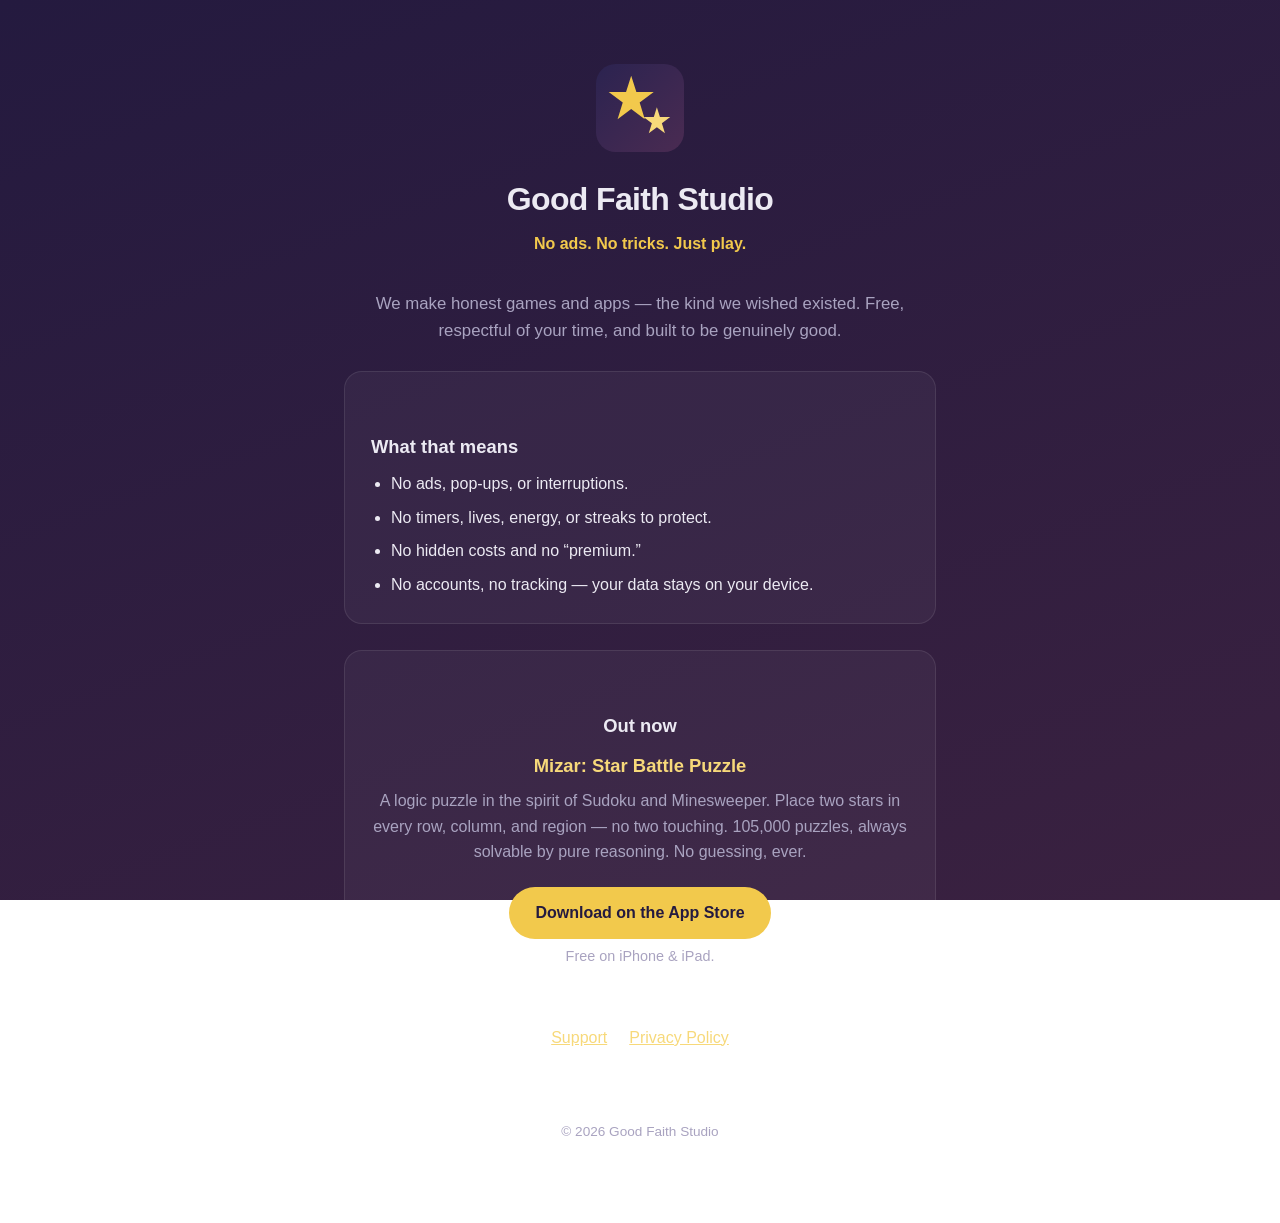
==== index.html @ 0421ad62 "Home: add "Out now" card with App Store download for Mizar Feature the live Star Battle app on the s" ====
<!DOCTYPE html>
<html lang="en">
<head>
<meta charset="utf-8">
<meta name="viewport" content="width=device-width, initial-scale=1">
<title>Good Faith Studio</title>
<meta name="description" content="Good Faith Studio makes honest games and apps. No ads. No tricks. Just play.">
<link rel="stylesheet" href="style.css">
</head>
<body>
<main class="wrap">
  <svg class="mark" viewBox="0 0 120 120" role="img" aria-label="Good Faith Studio">
    <defs>
      <linearGradient id="g" x1="0" y1="0" x2="1" y2="1">
        <stop offset="0" stop-color="#2b2350"/>
        <stop offset="1" stop-color="#4a2b52"/>
      </linearGradient>
    </defs>
    <rect width="120" height="120" rx="27" fill="url(#g)"/>
    <path transform="translate(16,14) scale(0.64)" fill="#f2c94c"
          d="M50 3 L61 38 L98 38 L68 60 L79 96 L50 74 L21 96 L32 60 L2 38 L39 38 Z"/>
    <path transform="translate(64,58) scale(0.38)" fill="#f7d97a"
          d="M50 3 L61 38 L98 38 L68 60 L79 96 L50 74 L21 96 L32 60 L2 38 L39 38 Z"/>
  </svg>

  <h1>Good Faith Studio</h1>
  <p class="tagline">No ads. No tricks. Just play.</p>

  <p class="lead">We make honest games and apps &mdash; the kind we wished existed.
  Free, respectful of your time, and built to be genuinely good.</p>

  <div class="card">
    <h2>What that means</h2>
    <ul>
      <li>No ads, pop-ups, or interruptions.</li>
      <li>No timers, lives, energy, or streaks to protect.</li>
      <li>No hidden costs and no &ldquo;premium.&rdquo;</li>
      <li>No accounts, no tracking &mdash; your data stays on your device.</li>
    </ul>
  </div>

  <div class="card center">
    <h2>Out now</h2>
    <p class="app-name">Mizar: Star Battle Puzzle</p>
    <p class="muted">A logic puzzle in the spirit of Sudoku and Minesweeper. Place
    two stars in every row, column, and region &mdash; no two touching. 105,000 puzzles,
    always solvable by pure reasoning. No guessing, ever.</p>
    <p style="margin: 22px 0 6px;">
      <a class="btn" href="https://apps.apple.com/us/app/mizar-star-battle-puzzle/id6790427104">Download on the App Store</a>
    </p>
    <p class="muted small">Free on iPhone &amp; iPad.</p>
  </div>

  <nav class="links">
    <a href="support/">Support</a>
    <a href="privacy/">Privacy Policy</a>
  </nav>

  <footer>&copy; 2026 Good Faith Studio</footer>
</main>
</body>
</html>
---- style.css ----
:root {
  --bg1: #241a3f;
  --bg2: #3a2140;
  --card: rgba(255, 255, 255, 0.045);
  --border: rgba(255, 255, 255, 0.09);
  --text: #eceaf3;
  --muted: #a9a3c0;
  --gold: #f2c94c;
  --gold-soft: #f7d97a;
}

* { box-sizing: border-box; }

html { -webkit-text-size-adjust: 100%; }

body {
  margin: 0;
  min-height: 100vh;
  font-family: -apple-system, BlinkMacSystemFont, "Segoe UI", Roboto, Helvetica, Arial, sans-serif;
  color: var(--text);
  background: linear-gradient(160deg, var(--bg1) 0%, var(--bg2) 100%) fixed;
  line-height: 1.6;
  -webkit-font-smoothing: antialiased;
}

.wrap {
  max-width: 640px;
  margin: 0 auto;
  padding: 64px 24px 80px;
}

.mark { display: block; margin: 0 auto 22px; width: 88px; height: 88px; }

h1 {
  font-size: 2rem;
  font-weight: 800;
  letter-spacing: -0.02em;
  margin: 0 0 6px;
  text-align: center;
}

.tagline {
  text-align: center;
  color: var(--gold);
  font-weight: 600;
  margin: 0 0 34px;
}

h2 {
  font-size: 1.15rem;
  font-weight: 700;
  margin: 34px 0 10px;
}

p { margin: 0 0 16px; }

a { color: var(--gold-soft); }

.lead { color: var(--muted); text-align: center; font-size: 1.05rem; }

.card {
  background: var(--card);
  border: 1px solid var(--border);
  border-radius: 18px;
  padding: 26px 26px 10px;
  margin: 26px 0;
}

.muted { color: var(--muted); }
.small { font-size: 0.9rem; }

.btn {
  display: inline-block;
  background: var(--gold);
  color: #241a3f;
  font-weight: 700;
  text-decoration: none;
  padding: 13px 26px;
  border-radius: 999px;
  transition: transform 0.08s ease, filter 0.15s ease;
}
.btn:hover { filter: brightness(1.05); }
.btn:active { transform: scale(0.98); }

.center { text-align: center; }

.app-name { font-size: 1.15rem; font-weight: 700; color: var(--gold-soft); margin: 0 0 8px; }

nav.links {
  display: flex;
  gap: 22px;
  justify-content: center;
  margin-top: 30px;
  flex-wrap: wrap;
}

footer {
  text-align: center;
  color: var(--muted);
  font-size: 0.85rem;
  margin-top: 48px;
  padding-top: 22px;
  border-top: 1px solid var(--border);
}

.back { display: inline-block; margin-bottom: 26px; color: var(--muted); text-decoration: none; font-size: 0.9rem; }
.back:hover { color: var(--text); }

ul { padding-left: 20px; margin: 0 0 16px; }
li { margin-bottom: 8px; }

/* Tables (setup-guide value/reference tables) */
table {
  width: 100%;
  border-collapse: collapse;
  margin: 0 0 18px;
  font-size: 0.92rem;
  display: block;
  overflow-x: auto;
}
th, td {
  text-align: left;
  padding: 9px 12px;
  border-bottom: 1px solid var(--border);
  vertical-align: top;
}
th { color: var(--gold-soft); font-weight: 700; }

/* Code — inline and blocks */
code {
  font-family: ui-monospace, SFMono-Regular, Menlo, Consolas, monospace;
  font-size: 0.86em;
  background: rgba(255, 255, 255, 0.07);
  border: 1px solid var(--border);
  border-radius: 5px;
  padding: 1px 5px;
}
pre {
  background: rgba(0, 0, 0, 0.28);
  border: 1px solid var(--border);
  border-radius: 12px;
  padding: 16px 18px;
  overflow-x: auto;
  margin: 0 0 18px;
  line-height: 1.45;
}
pre code {
  background: none;
  border: 0;
  border-radius: 0;
  padding: 0;
  font-size: 0.84rem;
}

blockquote {
  margin: 0 0 18px;
  padding: 2px 0 2px 16px;
  border-left: 3px solid var(--border);
  color: var(--muted);
}
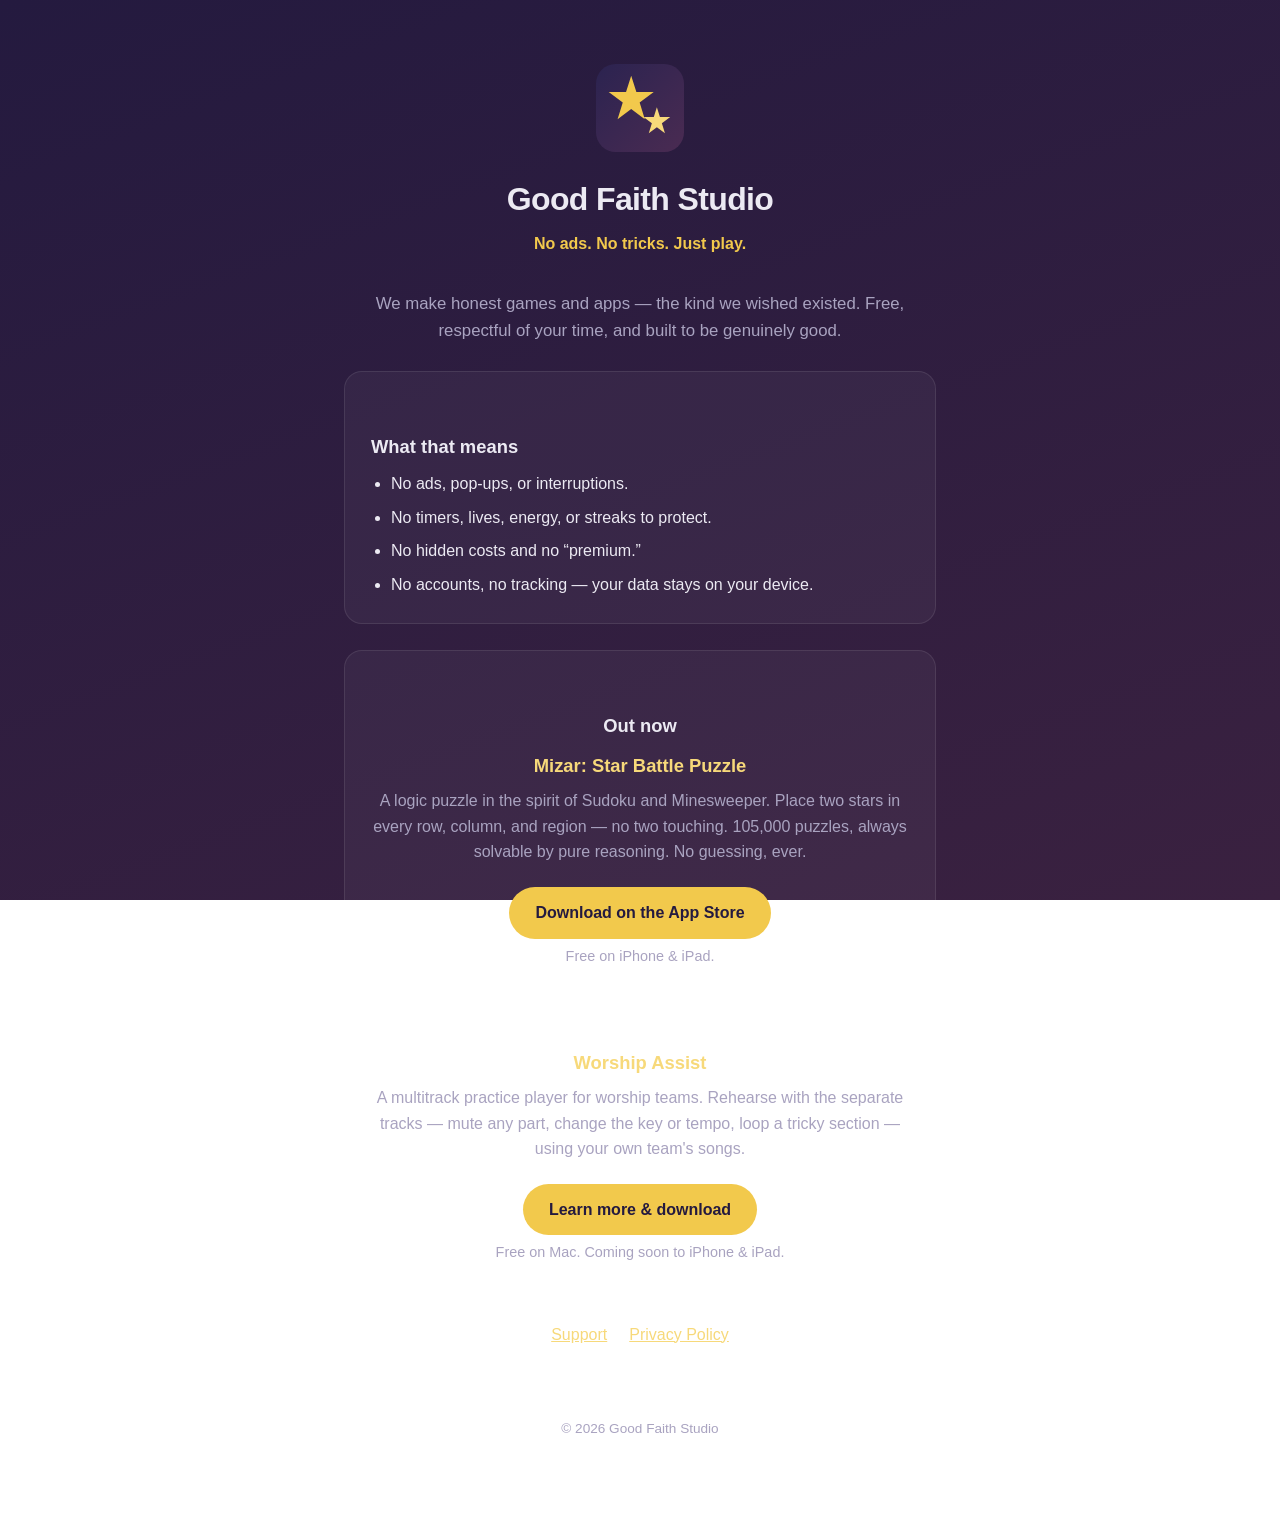
==== commit a5beb3ff: "Add a Worship Assist product page; link it from the homepage Until now the only public download live" ====
--- a/index.html
+++ b/index.html
@@ -51,6 +51,17 @@
     <p class="muted small">Free on iPhone &amp; iPad.</p>
   </div>
 
+  <div class="card center">
+    <p class="app-name">Worship Assist</p>
+    <p class="muted">A multitrack practice player for worship teams. Rehearse with the
+    separate tracks &mdash; mute any part, change the key or tempo, loop a tricky section
+    &mdash; using your own team's songs.</p>
+    <p style="margin: 22px 0 6px;">
+      <a class="btn" href="worship-assist/">Learn more &amp; download</a>
+    </p>
+    <p class="muted small">Free on Mac. Coming soon to iPhone &amp; iPad.</p>
+  </div>
+
   <nav class="links">
     <a href="support/">Support</a>
     <a href="privacy/">Privacy Policy</a>
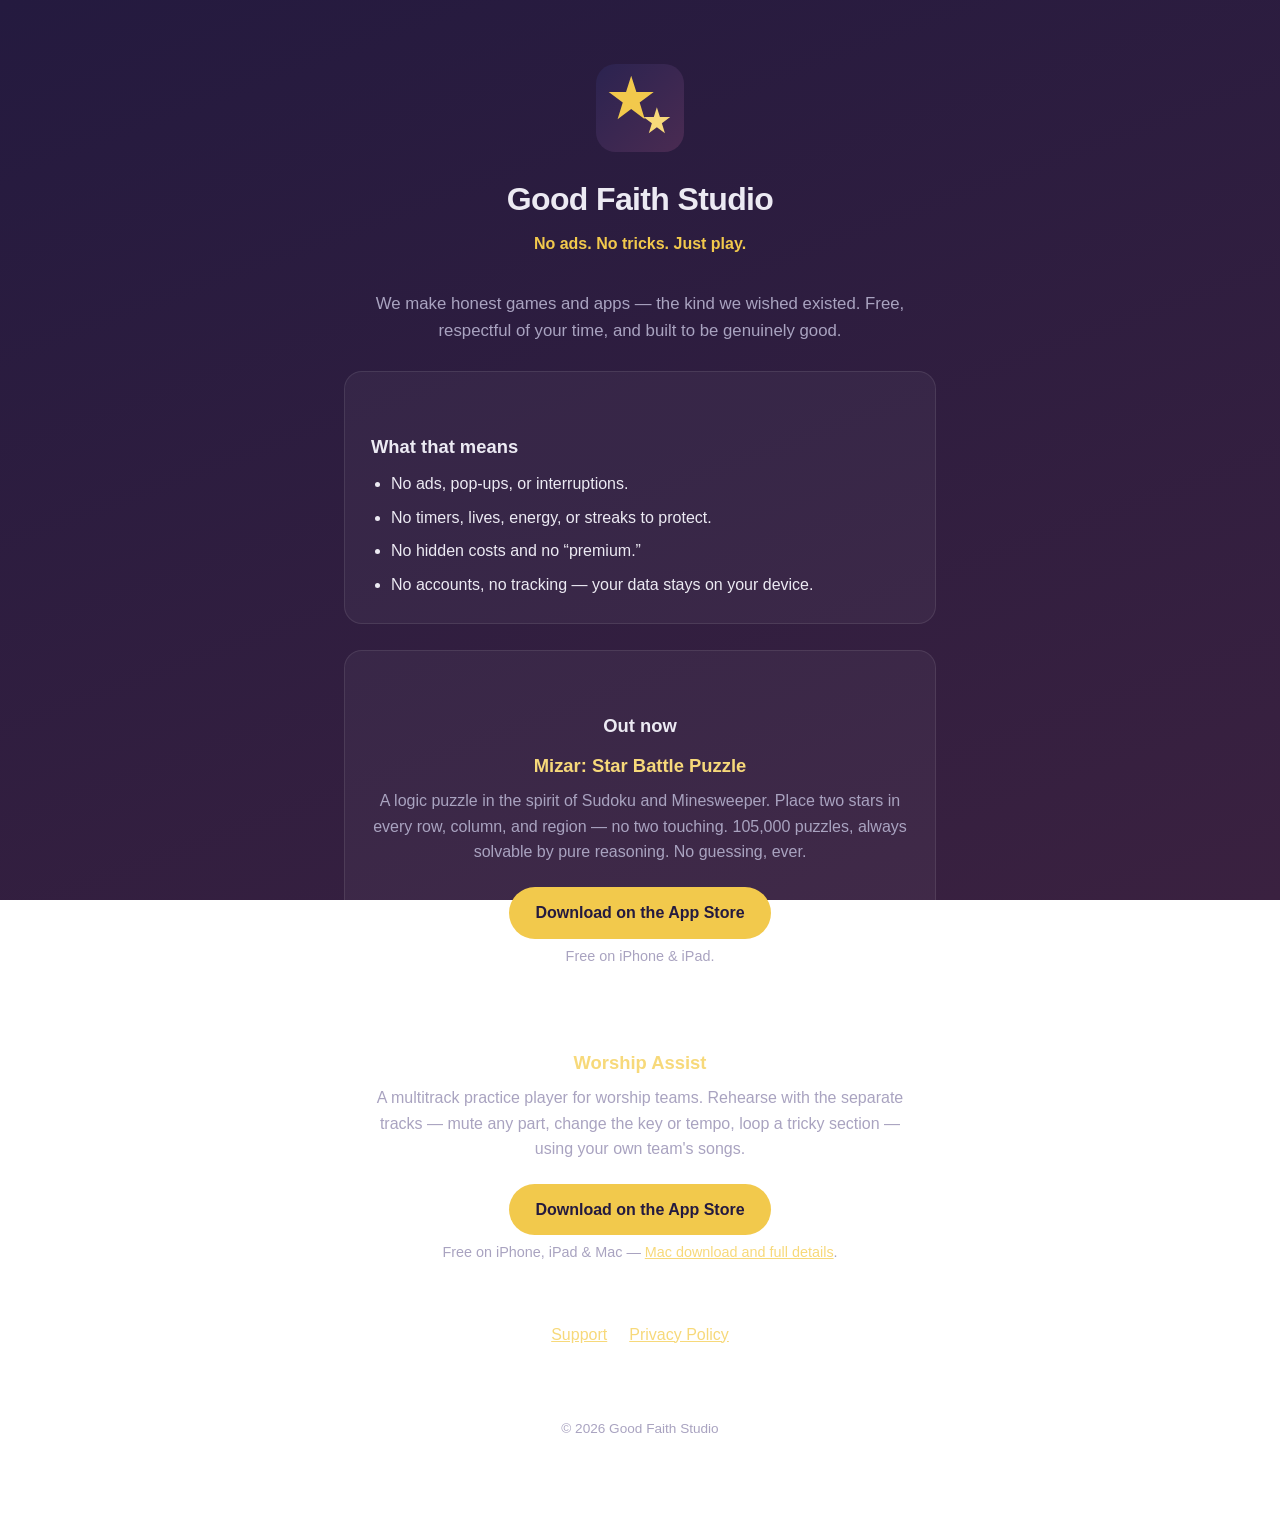
==== commit a6617bc1: "Worship Assist is live: real App Store links iOS 1.0 went on sale today (Apple ID 6801865819). Repla" ====
--- a/index.html
+++ b/index.html
@@ -57,9 +57,10 @@
     separate tracks &mdash; mute any part, change the key or tempo, loop a tricky section
     &mdash; using your own team's songs.</p>
     <p style="margin: 22px 0 6px;">
-      <a class="btn" href="worship-assist/">Learn more &amp; download</a>
+      <a class="btn" href="https://apps.apple.com/us/app/worship-assist/id6801865819">Download on the App Store</a>
     </p>
-    <p class="muted small">Free on Mac. Coming soon to iPhone &amp; iPad.</p>
+    <p class="muted small">Free on iPhone, iPad &amp; Mac &mdash;
+    <a href="worship-assist/">Mac download and full details</a>.</p>
   </div>
 
   <nav class="links">
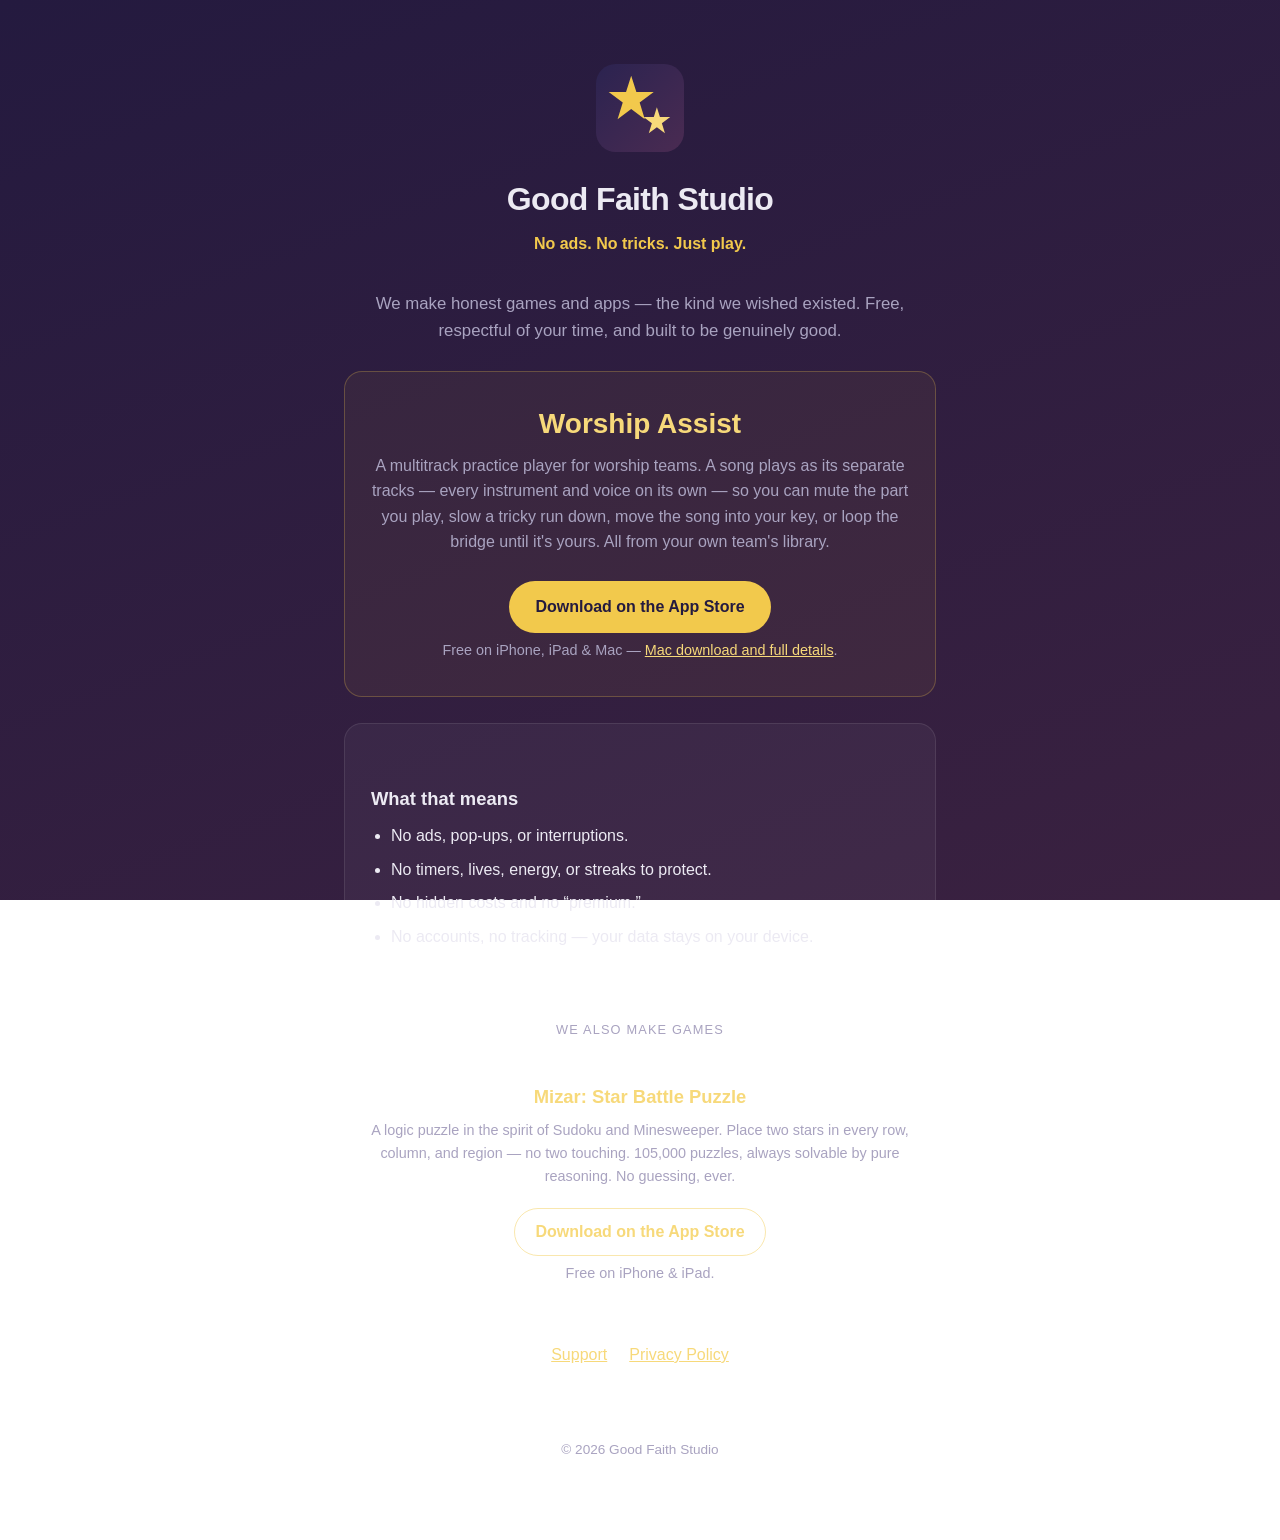
==== commit 5bfa2bd9: "Homepage: lead with Worship Assist, demote Mizar Worship Assist is the studio's main app now, but th" ====
--- a/index.html
+++ b/index.html
@@ -29,6 +29,19 @@
   <p class="lead">We make honest games and apps &mdash; the kind we wished existed.
   Free, respectful of your time, and built to be genuinely good.</p>
 
+  <div class="card featured center">
+    <p class="app-name big">Worship Assist</p>
+    <p class="muted">A multitrack practice player for worship teams. A song plays as its
+    separate tracks &mdash; every instrument and voice on its own &mdash; so you can mute
+    the part you play, slow a tricky run down, move the song into your key, or loop the
+    bridge until it's yours. All from your own team's library.</p>
+    <p style="margin: 26px 0 6px;">
+      <a class="btn" href="https://apps.apple.com/us/app/worship-assist/id6801865819">Download on the App Store</a>
+    </p>
+    <p class="muted small">Free on iPhone, iPad &amp; Mac &mdash;
+    <a href="worship-assist/">Mac download and full details</a>.</p>
+  </div>
+
   <div class="card">
     <h2>What that means</h2>
     <ul>
@@ -39,28 +52,17 @@
     </ul>
   </div>
 
-  <div class="card center">
-    <h2>Out now</h2>
+  <p class="eyebrow">We also make games</p>
+
+  <div class="card secondary center">
     <p class="app-name">Mizar: Star Battle Puzzle</p>
-    <p class="muted">A logic puzzle in the spirit of Sudoku and Minesweeper. Place
-    two stars in every row, column, and region &mdash; no two touching. 105,000 puzzles,
-    always solvable by pure reasoning. No guessing, ever.</p>
-    <p style="margin: 22px 0 6px;">
-      <a class="btn" href="https://apps.apple.com/us/app/mizar-star-battle-puzzle/id6790427104">Download on the App Store</a>
+    <p class="muted small">A logic puzzle in the spirit of Sudoku and Minesweeper. Place two
+    stars in every row, column, and region &mdash; no two touching. 105,000 puzzles, always
+    solvable by pure reasoning. No guessing, ever.</p>
+    <p style="margin: 20px 0 6px;">
+      <a class="btn quiet" href="https://apps.apple.com/us/app/mizar-star-battle-puzzle/id6790427104">Download on the App Store</a>
     </p>
     <p class="muted small">Free on iPhone &amp; iPad.</p>
-  </div>
-
-  <div class="card center">
-    <p class="app-name">Worship Assist</p>
-    <p class="muted">A multitrack practice player for worship teams. Rehearse with the
-    separate tracks &mdash; mute any part, change the key or tempo, loop a tricky section
-    &mdash; using your own team's songs.</p>
-    <p style="margin: 22px 0 6px;">
-      <a class="btn" href="https://apps.apple.com/us/app/worship-assist/id6801865819">Download on the App Store</a>
-    </p>
-    <p class="muted small">Free on iPhone, iPad &amp; Mac &mdash;
-    <a href="worship-assist/">Mac download and full details</a>.</p>
   </div>
 
   <nav class="links">
--- a/style.css
+++ b/style.css
@@ -158,3 +158,24 @@
   border-left: 3px solid var(--border);
   color: var(--muted);
 }
+
+/* --- Featured app: the studio's flagship, given more weight than the rest --- */
+.card.featured {
+  background: rgba(242, 201, 76, 0.055);
+  border-color: rgba(242, 201, 76, 0.26);
+  padding: 34px 26px 18px;
+}
+.app-name.big { font-size: 1.75rem; line-height: 1.25; margin-bottom: 12px; }
+
+/* --- Secondary app: present, but clearly not the headline --- */
+.eyebrow {
+  text-align: center; color: var(--muted); font-size: 0.8rem;
+  letter-spacing: 0.09em; text-transform: uppercase; margin: 44px 0 -8px;
+}
+.card.secondary { padding: 22px 26px 10px; }
+.btn.quiet {
+  background: transparent; color: var(--gold-soft);
+  border: 1px solid rgba(242, 201, 76, 0.45);
+  font-weight: 600; padding: 10px 20px;
+}
+.btn.quiet:hover { background: rgba(242, 201, 76, 0.08); filter: none; }
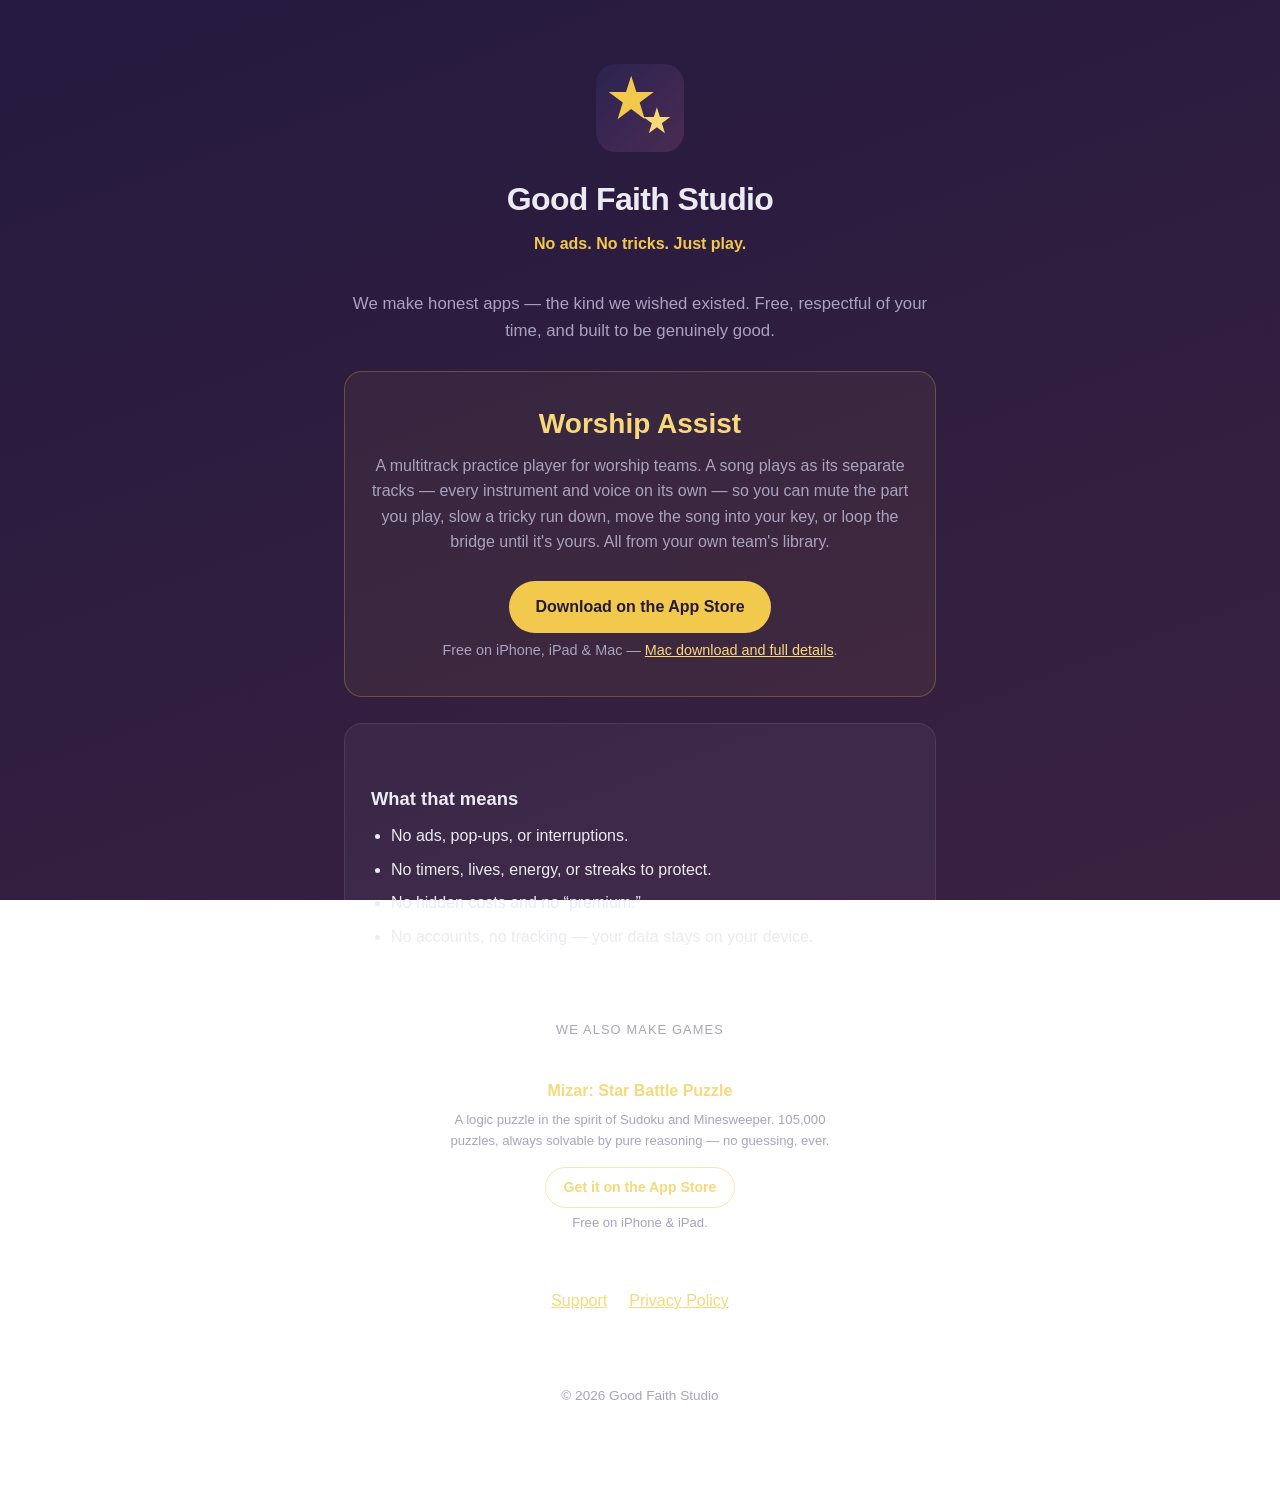
==== commit 8b625919: "Homepage: lead with apps, shrink the Mizar card further Opening line is now "We make honest apps" — " ====
--- a/index.html
+++ b/index.html
@@ -4,7 +4,7 @@
 <meta charset="utf-8">
 <meta name="viewport" content="width=device-width, initial-scale=1">
 <title>Good Faith Studio</title>
-<meta name="description" content="Good Faith Studio makes honest games and apps. No ads. No tricks. Just play.">
+<meta name="description" content="Good Faith Studio makes honest apps. No ads. No tricks. Just play.">
 <link rel="stylesheet" href="style.css">
 </head>
 <body>
@@ -26,7 +26,7 @@
   <h1>Good Faith Studio</h1>
   <p class="tagline">No ads. No tricks. Just play.</p>
 
-  <p class="lead">We make honest games and apps &mdash; the kind we wished existed.
+  <p class="lead">We make honest apps &mdash; the kind we wished existed.
   Free, respectful of your time, and built to be genuinely good.</p>
 
   <div class="card featured center">
@@ -56,11 +56,10 @@
 
   <div class="card secondary center">
     <p class="app-name">Mizar: Star Battle Puzzle</p>
-    <p class="muted small">A logic puzzle in the spirit of Sudoku and Minesweeper. Place two
-    stars in every row, column, and region &mdash; no two touching. 105,000 puzzles, always
-    solvable by pure reasoning. No guessing, ever.</p>
-    <p style="margin: 20px 0 6px;">
-      <a class="btn quiet" href="https://apps.apple.com/us/app/mizar-star-battle-puzzle/id6790427104">Download on the App Store</a>
+    <p class="muted small">A logic puzzle in the spirit of Sudoku and Minesweeper. 105,000
+    puzzles, always solvable by pure reasoning &mdash; no guessing, ever.</p>
+    <p style="margin: 14px 0 4px;">
+      <a class="btn quiet" href="https://apps.apple.com/us/app/mizar-star-battle-puzzle/id6790427104">Get it on the App Store</a>
     </p>
     <p class="muted small">Free on iPhone &amp; iPad.</p>
   </div>
--- a/style.css
+++ b/style.css
@@ -172,10 +172,17 @@
   text-align: center; color: var(--muted); font-size: 0.8rem;
   letter-spacing: 0.09em; text-transform: uppercase; margin: 44px 0 -8px;
 }
-.card.secondary { padding: 22px 26px 10px; }
+.card.secondary {
+  padding: 18px 22px 8px;
+  max-width: 440px;
+  margin-left: auto;
+  margin-right: auto;
+}
+.card.secondary .app-name { font-size: 1rem; margin-bottom: 6px; }
+.card.secondary .small { font-size: 0.82rem; }
 .btn.quiet {
   background: transparent; color: var(--gold-soft);
   border: 1px solid rgba(242, 201, 76, 0.45);
-  font-weight: 600; padding: 10px 20px;
+  font-weight: 600; padding: 8px 18px; font-size: 0.88rem;
 }
 .btn.quiet:hover { background: rgba(242, 201, 76, 0.08); filter: none; }
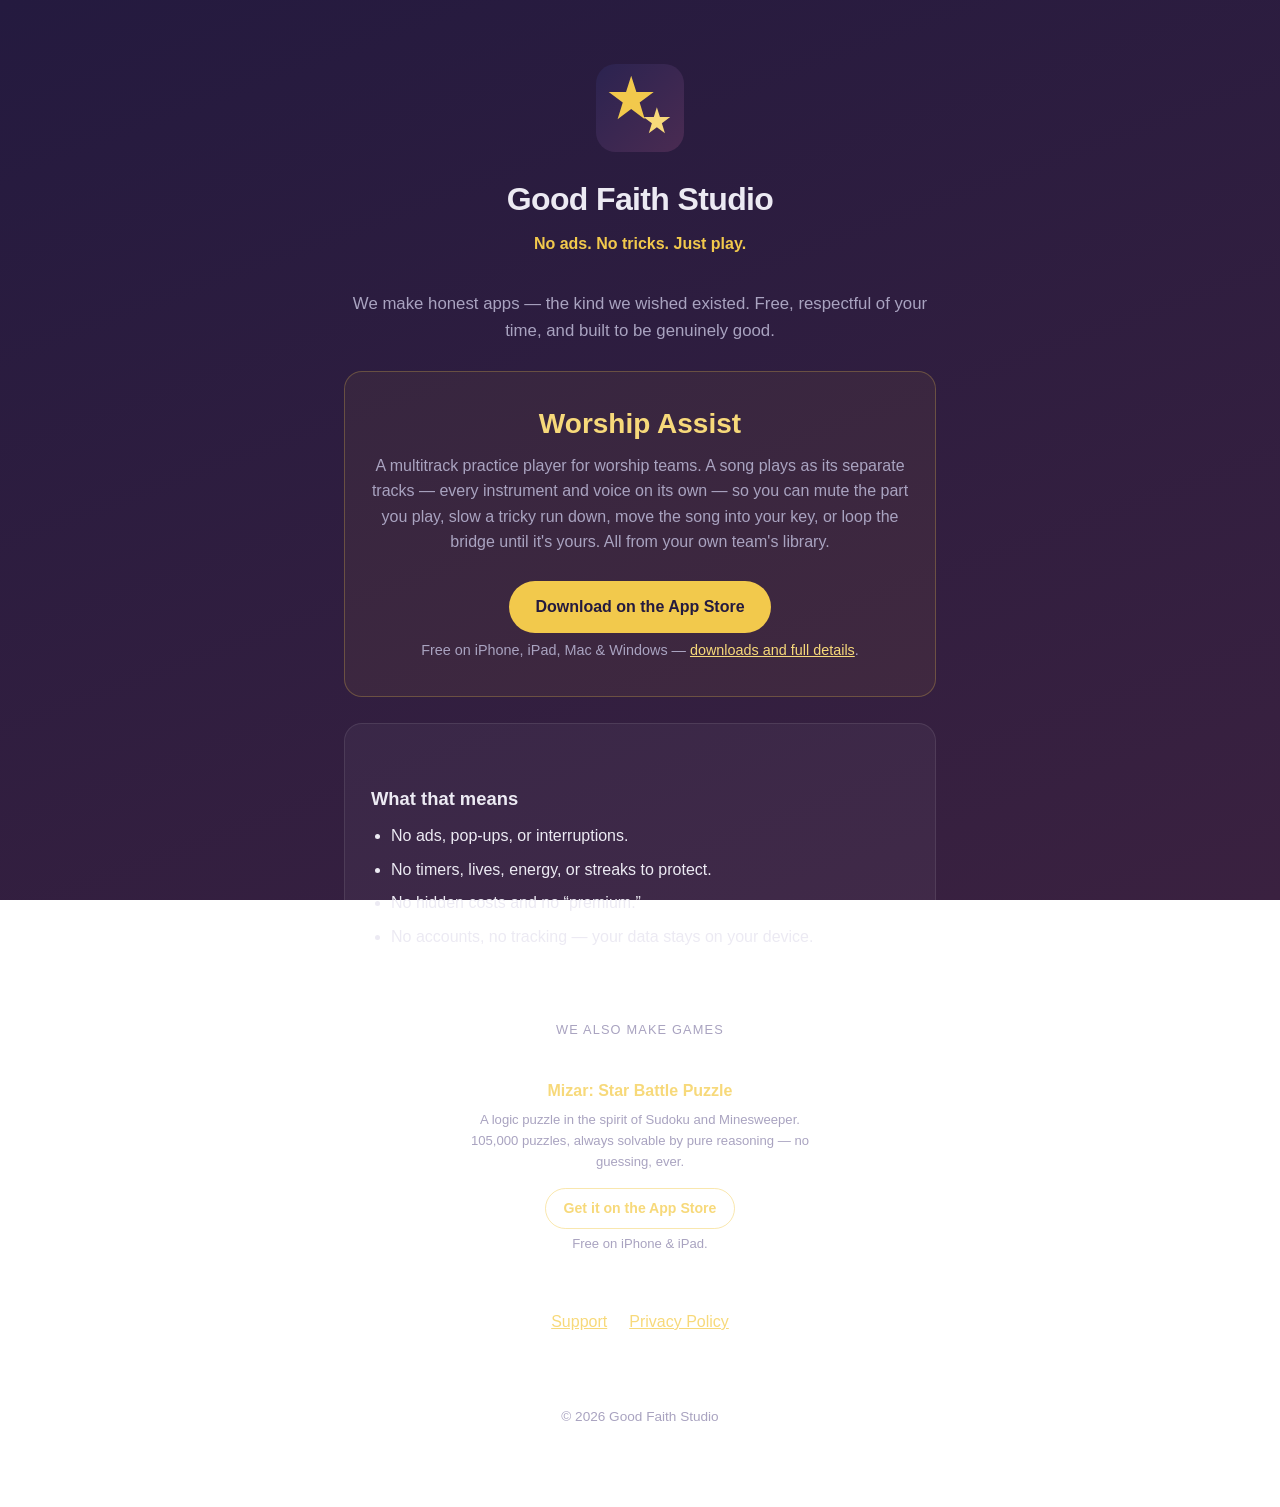
==== commit 53615850: "Worship Assist can be downloaded for Windows A Download for Windows button beside the Mac one, point" ====
--- a/index.html
+++ b/index.html
@@ -38,8 +38,8 @@
     <p style="margin: 26px 0 6px;">
       <a class="btn" href="https://apps.apple.com/us/app/worship-assist/id6801865819">Download on the App Store</a>
     </p>
-    <p class="muted small">Free on iPhone, iPad &amp; Mac &mdash;
-    <a href="worship-assist/">Mac download and full details</a>.</p>
+    <p class="muted small">Free on iPhone, iPad, Mac &amp; Windows &mdash;
+    <a href="worship-assist/">downloads and full details</a>.</p>
   </div>
 
   <div class="card">
--- a/style.css
+++ b/style.css
@@ -174,9 +174,13 @@
 }
 .card.secondary {
   padding: 18px 22px 8px;
-  max-width: 440px;
+  width: 66.7%;
   margin-left: auto;
   margin-right: auto;
+}
+/* two-thirds looks deliberate on a desktop, cramped on a phone */
+@media (max-width: 520px) {
+  .card.secondary { width: 100%; }
 }
 .card.secondary .app-name { font-size: 1rem; margin-bottom: 6px; }
 .card.secondary .small { font-size: 0.82rem; }
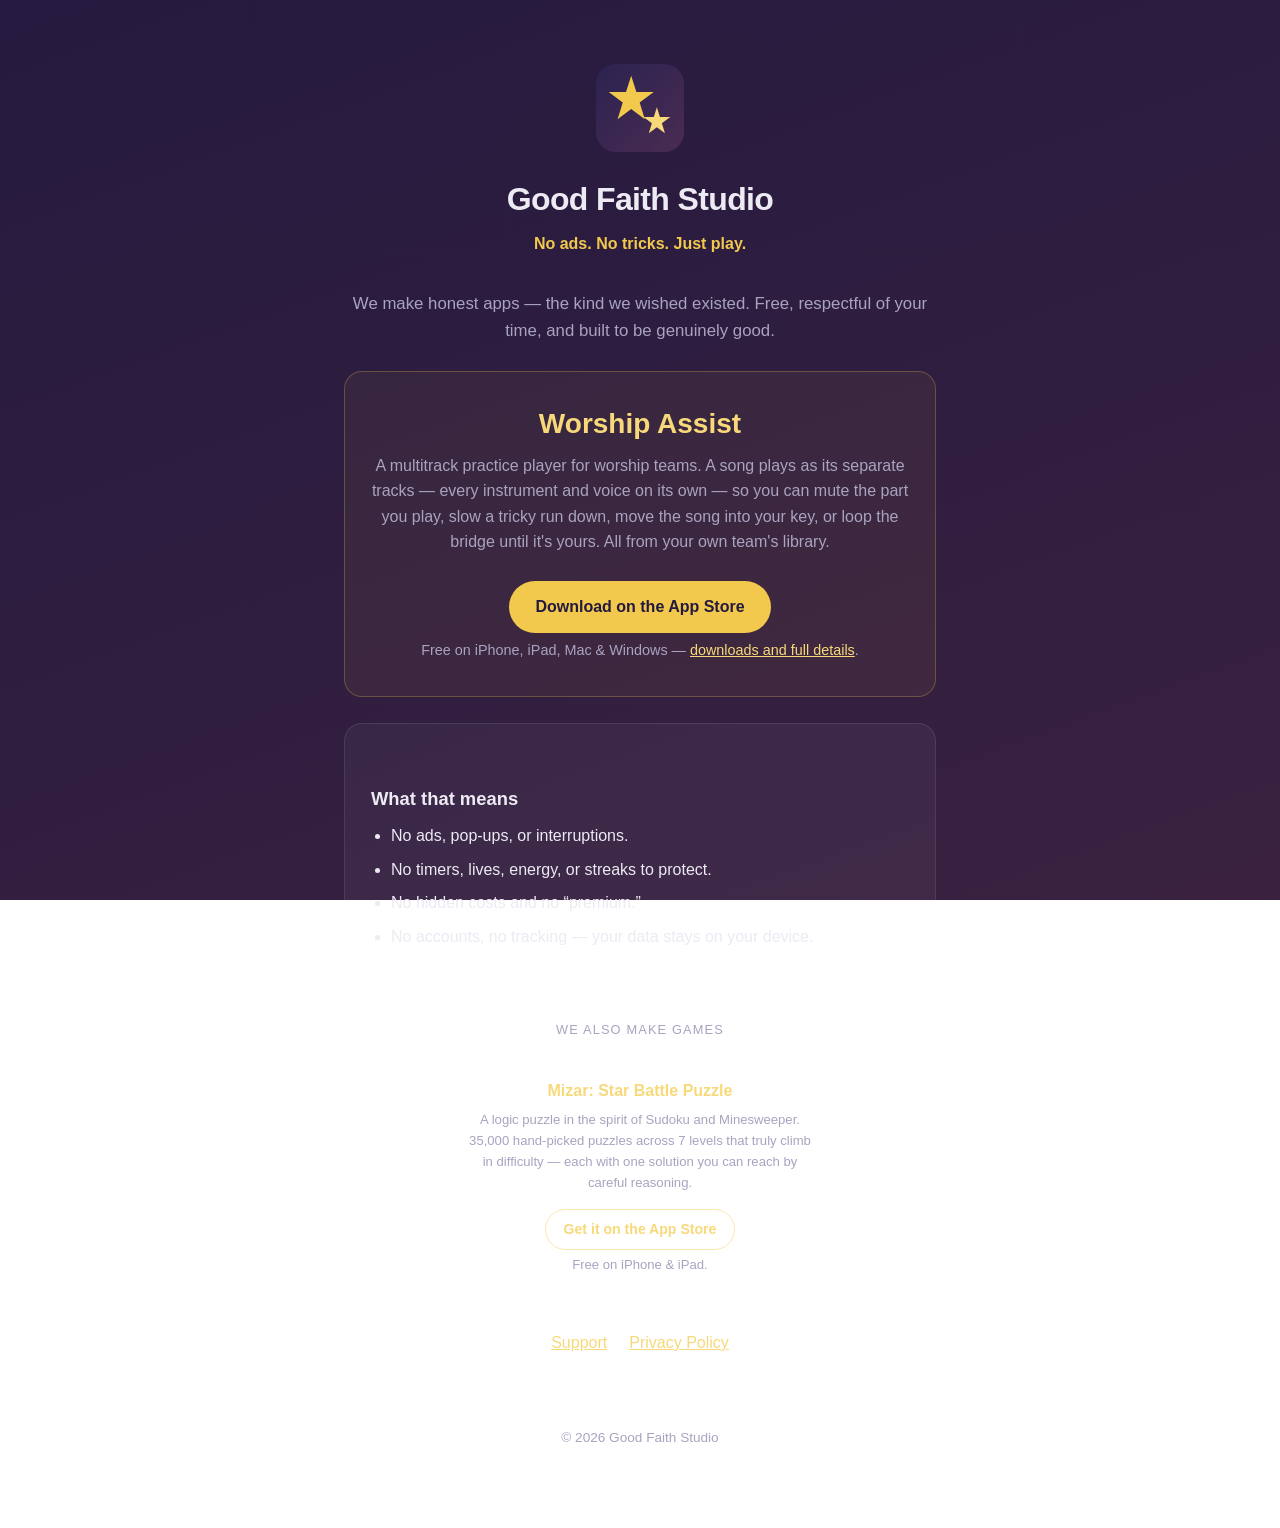
==== commit 0a881961: "Mizar blurb: 35,000 curated puzzles, drop 'no guessing, ever' Co-Authored-By: Claude Opus 5.5 <norep" ====
--- a/index.html
+++ b/index.html
@@ -56,8 +56,9 @@
 
   <div class="card secondary center">
     <p class="app-name">Mizar: Star Battle Puzzle</p>
-    <p class="muted small">A logic puzzle in the spirit of Sudoku and Minesweeper. 105,000
-    puzzles, always solvable by pure reasoning &mdash; no guessing, ever.</p>
+    <p class="muted small">A logic puzzle in the spirit of Sudoku and Minesweeper. 35,000
+    hand-picked puzzles across 7 levels that truly climb in difficulty &mdash; each with
+    one solution you can reach by careful reasoning.</p>
     <p style="margin: 14px 0 4px;">
       <a class="btn quiet" href="https://apps.apple.com/us/app/mizar-star-battle-puzzle/id6790427104">Get it on the App Store</a>
     </p>
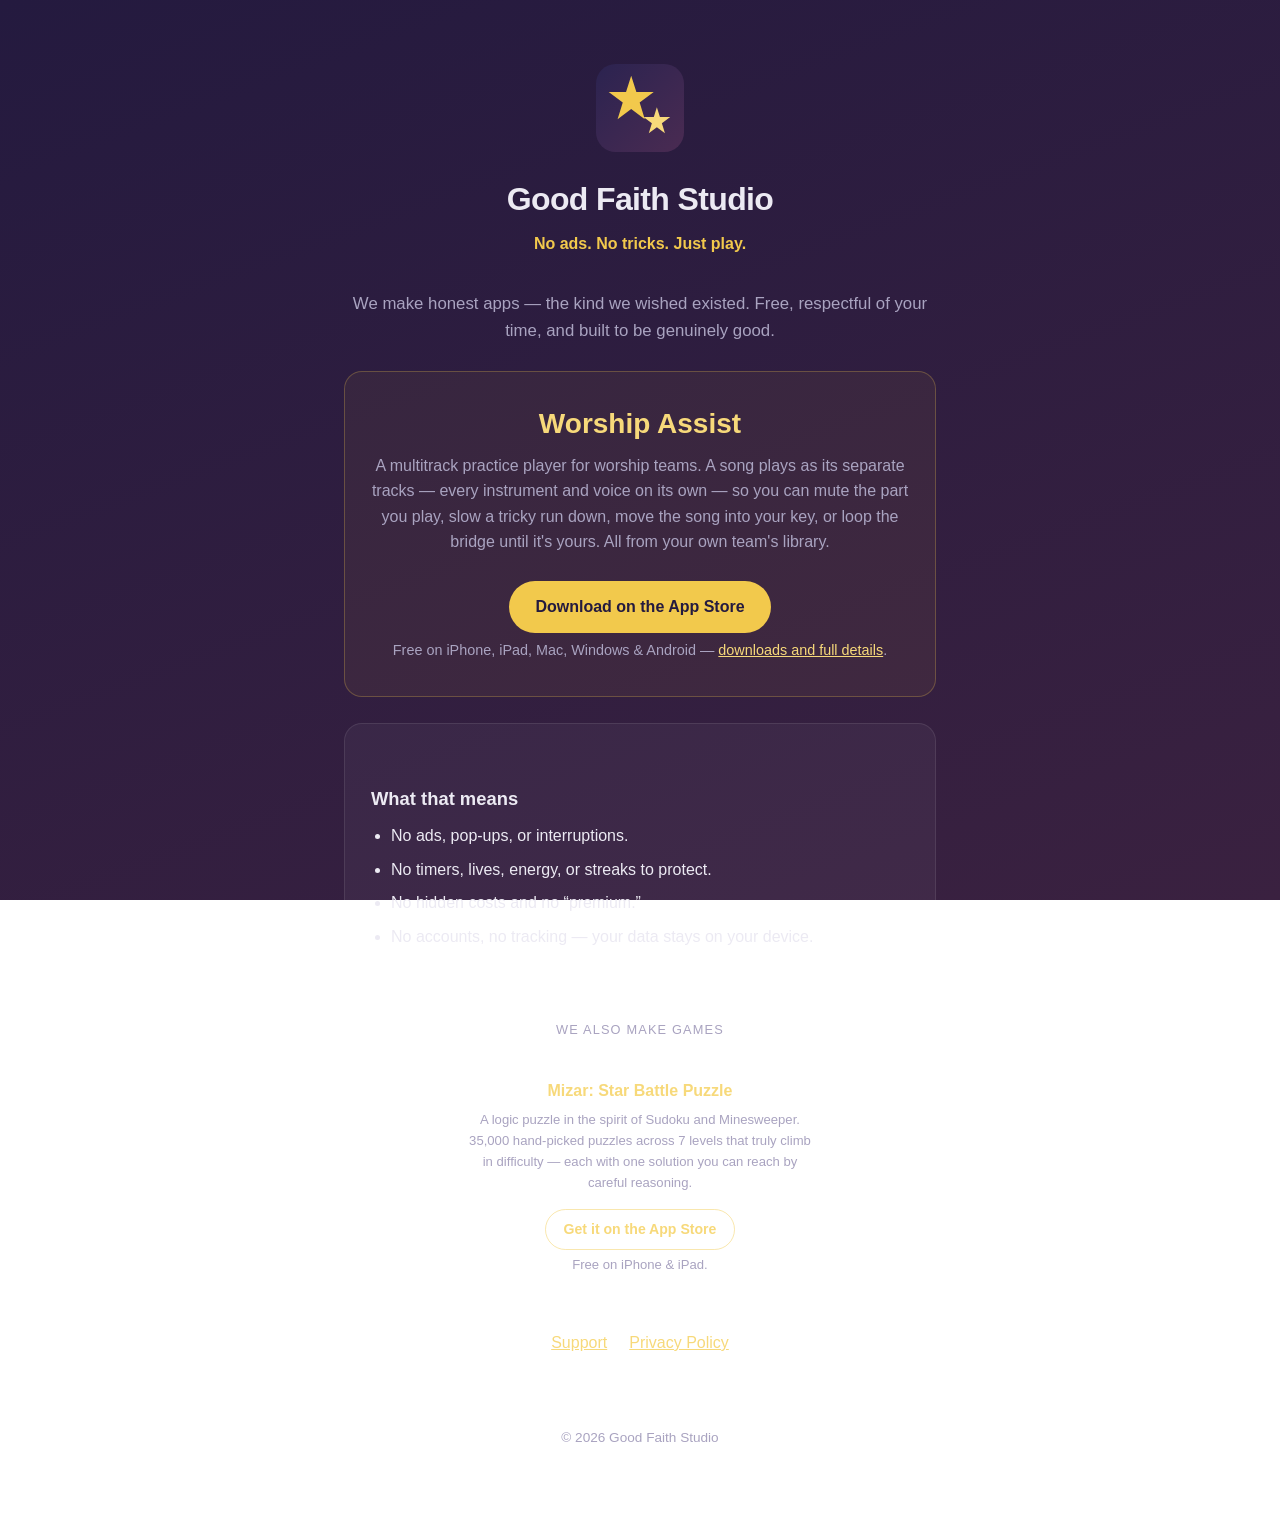
==== commit d88ab260: "Worship Assist page: macOS 12 or later (not 10.15); hosting on Mac or Windows; the PDF pages without" ====
--- a/index.html
+++ b/index.html
@@ -38,7 +38,7 @@
     <p style="margin: 26px 0 6px;">
       <a class="btn" href="https://apps.apple.com/us/app/worship-assist/id6801865819">Download on the App Store</a>
     </p>
-    <p class="muted small">Free on iPhone, iPad, Mac &amp; Windows &mdash;
+    <p class="muted small">Free on iPhone, iPad, Mac, Windows &amp; Android &mdash;
     <a href="worship-assist/">downloads and full details</a>.</p>
   </div>
 
